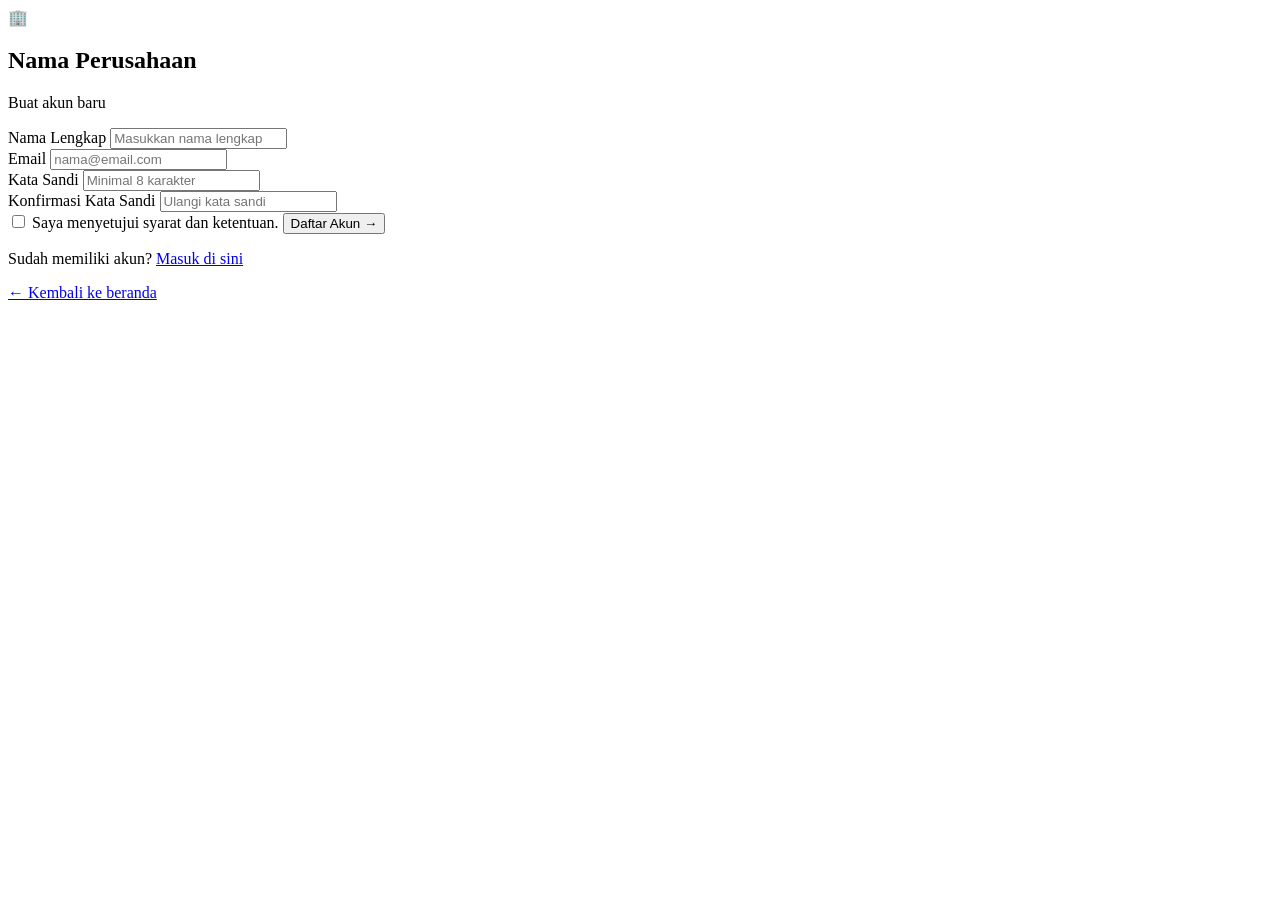
==== daftar.html @ 5b288081 "Add files via upload" ====
<!DOCTYPE html>
<html lang="id">
<head>
	<meta charset="UTF-8">
	<meta name="viewport" content="width=device-width, initial-scale=1.0">
	<title>Daftar Akun | Website Perusahaan</title>
	<link rel="stylesheet" href="daftar.css">
</head>
<body>
	<main class="auth-container">
		<section class="auth-card" aria-labelledby="register-title">
			<div class="logo">
				<div class="logo-icon" aria-hidden="true">&#127970;</div>
				<h1 id="register-title">Nama Perusahaan</h1>
				<p>Buat akun baru</p>
			</div>

			<form id="registerForm">
				<div class="input-group">
					<label for="nama">Nama Lengkap</label>
					<input type="text" id="nama" name="nama" placeholder="Masukkan nama lengkap" autocomplete="name" required>
				</div>

				<div class="input-group">
					<label for="email">Email</label>
					<input type="email" id="email" name="email" placeholder="nama@email.com" autocomplete="email" required>
				</div>

				<div class="input-group">
					<label for="password">Kata Sandi</label>
					<input type="password" id="password" name="password" placeholder="Minimal 8 karakter" minlength="8" autocomplete="new-password" required>
				</div>

				<div class="input-group">
					<label for="konfirmasi-password">Konfirmasi Kata Sandi</label>
					<input type="password" id="konfirmasi-password" name="konfirmasi-password" placeholder="Ulangi kata sandi" minlength="8" autocomplete="new-password" required>
				</div>

				<label class="terms">
					<input type="checkbox" name="terms" required>
					<span>Saya menyetujui syarat dan ketentuan.</span>
				</label>

				<button type="submit">Daftar Akun <span aria-hidden="true">&#8594;</span></button>
				<p class="form-status" id="formStatus" role="status" aria-live="polite"></p>
			</form>

			<p class="login-link">Sudah memiliki akun? <a href="login.html">Masuk di sini</a></p>
			<a class="back-link" href="index.html">&#8592; Kembali ke beranda</a>
		</section>
	</main>

	<script>
		const registerForm = document.getElementById('registerForm');
		const password = document.getElementById('password');
		const confirmPassword = document.getElementById('konfirmasi-password');
		const formStatus = document.getElementById('formStatus');

		registerForm.addEventListener('submit', (event) => {
			event.preventDefault();

			if (password.value !== confirmPassword.value) {
				confirmPassword.setCustomValidity('Konfirmasi kata sandi tidak sama.');
				confirmPassword.reportValidity();
				return;
			}

			confirmPassword.setCustomValidity('');
			formStatus.textContent = 'Akun berhasil dibuat. Silakan masuk.';
			registerForm.reset();
		});

		confirmPassword.addEventListener('input', () => {
			confirmPassword.setCustomValidity(password.value === confirmPassword.value ? '' : 'Konfirmasi kata sandi tidak sama.');
		});
	</script>
</body>
</html>
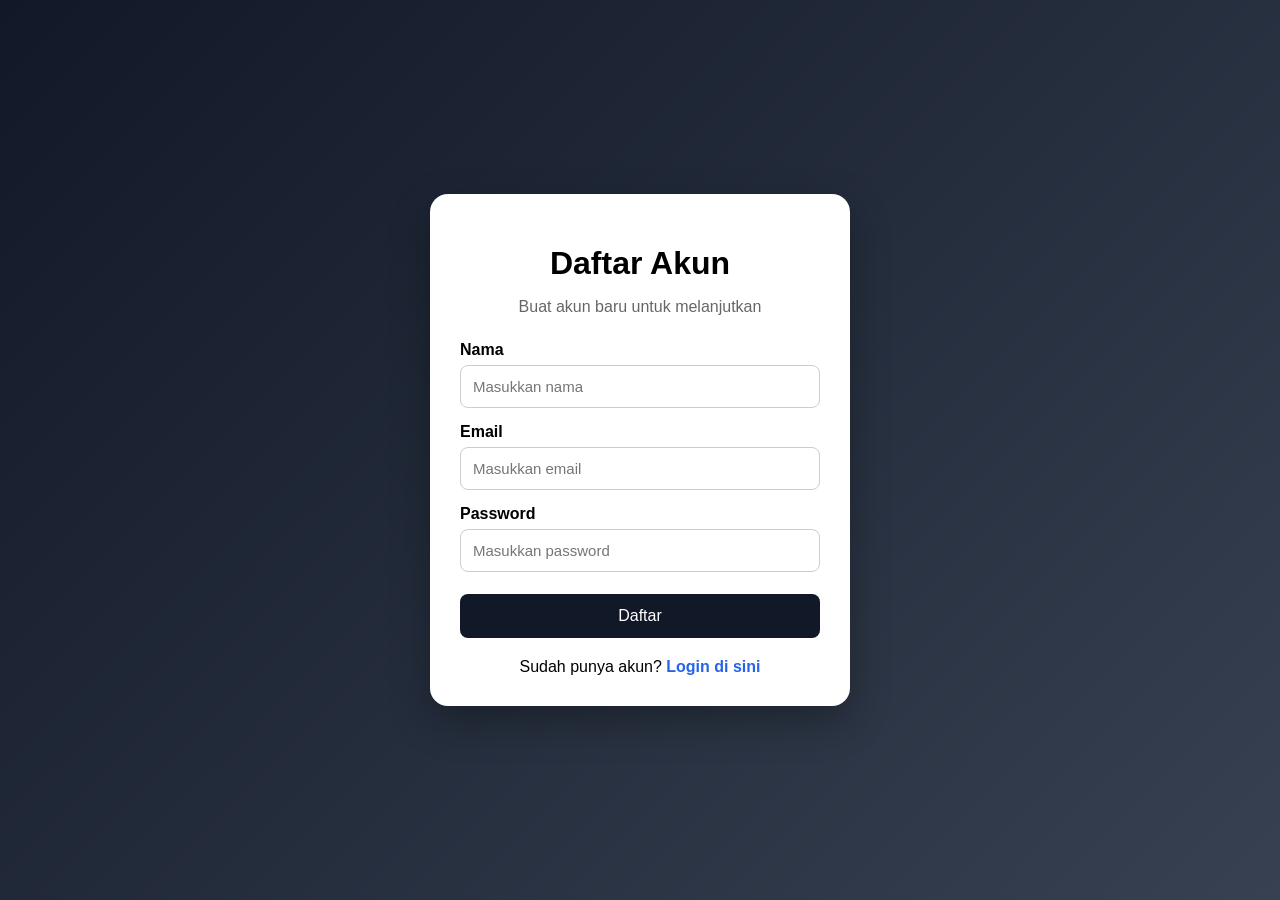
==== commit 9ad65407: "Revamp registration form with styles and validation Updated the registration form to include styling" ====
--- a/daftar.html
+++ b/daftar.html
@@ -1,78 +1,174 @@
 <!DOCTYPE html>
 <html lang="id">
 <head>
-	<meta charset="UTF-8">
-	<meta name="viewport" content="width=device-width, initial-scale=1.0">
-	<title>Daftar Akun | Website Perusahaan</title>
-	<link rel="stylesheet" href="daftar.css">
+  <meta charset="UTF-8">
+  <meta name="viewport" content="width=device-width, initial-scale=1.0">
+  <title>Daftar Akun</title>
+
+  <style>
+    * {
+      box-sizing: border-box;
+    }
+
+    body {
+      margin: 0;
+      min-height: 100vh;
+      display: flex;
+      justify-content: center;
+      align-items: center;
+      font-family: Arial, sans-serif;
+      background: linear-gradient(135deg, #111827, #374151);
+    }
+
+    .container {
+      width: 90%;
+      max-width: 420px;
+      background: white;
+      padding: 30px;
+      border-radius: 18px;
+      box-shadow: 0 15px 40px rgba(0,0,0,0.3);
+    }
+
+    h1 {
+      text-align: center;
+      margin-bottom: 10px;
+    }
+
+    .subtitle {
+      text-align: center;
+      color: #666;
+      margin-bottom: 25px;
+    }
+
+    label {
+      display: block;
+      margin-top: 15px;
+      margin-bottom: 6px;
+      font-weight: bold;
+    }
+
+    input {
+      width: 100%;
+      padding: 12px;
+      border: 1px solid #ccc;
+      border-radius: 8px;
+      font-size: 15px;
+    }
+
+    button {
+      width: 100%;
+      margin-top: 22px;
+      padding: 13px;
+      border: none;
+      border-radius: 8px;
+      background: #111827;
+      color: white;
+      font-size: 16px;
+      cursor: pointer;
+    }
+
+    button:hover {
+      background: #374151;
+    }
+
+    .login {
+      text-align: center;
+      margin-top: 20px;
+    }
+
+    .login a {
+      color: #2563eb;
+      text-decoration: none;
+      font-weight: bold;
+    }
+
+    #pesan {
+      margin-top: 15px;
+      text-align: center;
+      font-weight: bold;
+    }
+  </style>
 </head>
+
 <body>
-	<main class="auth-container">
-		<section class="auth-card" aria-labelledby="register-title">
-			<div class="logo">
-				<div class="logo-icon" aria-hidden="true">&#127970;</div>
-				<h1 id="register-title">Nama Perusahaan</h1>
-				<p>Buat akun baru</p>
-			</div>
 
-			<form id="registerForm">
-				<div class="input-group">
-					<label for="nama">Nama Lengkap</label>
-					<input type="text" id="nama" name="nama" placeholder="Masukkan nama lengkap" autocomplete="name" required>
-				</div>
+  <div class="container">
+    <h1>Daftar Akun</h1>
+    <p class="subtitle">Buat akun baru untuk melanjutkan</p>
 
-				<div class="input-group">
-					<label for="email">Email</label>
-					<input type="email" id="email" name="email" placeholder="nama@email.com" autocomplete="email" required>
-				</div>
+    <form id="formDaftar">
 
-				<div class="input-group">
-					<label for="password">Kata Sandi</label>
-					<input type="password" id="password" name="password" placeholder="Minimal 8 karakter" minlength="8" autocomplete="new-password" required>
-				</div>
+      <label for="nama">Nama</label>
+      <input
+        type="text"
+        id="nama"
+        placeholder="Masukkan nama"
+        required
+      >
 
-				<div class="input-group">
-					<label for="konfirmasi-password">Konfirmasi Kata Sandi</label>
-					<input type="password" id="konfirmasi-password" name="konfirmasi-password" placeholder="Ulangi kata sandi" minlength="8" autocomplete="new-password" required>
-				</div>
+      <label for="email">Email</label>
+      <input
+        type="email"
+        id="email"
+        placeholder="Masukkan email"
+        required
+      >
 
-				<label class="terms">
-					<input type="checkbox" name="terms" required>
-					<span>Saya menyetujui syarat dan ketentuan.</span>
-				</label>
+      <label for="password">Password</label>
+      <input
+        type="password"
+        id="password"
+        placeholder="Masukkan password"
+        required
+      >
 
-				<button type="submit">Daftar Akun <span aria-hidden="true">&#8594;</span></button>
-				<p class="form-status" id="formStatus" role="status" aria-live="polite"></p>
-			</form>
+      <button type="submit">Daftar</button>
 
-			<p class="login-link">Sudah memiliki akun? <a href="login.html">Masuk di sini</a></p>
-			<a class="back-link" href="index.html">&#8592; Kembali ke beranda</a>
-		</section>
-	</main>
+    </form>
 
-	<script>
-		const registerForm = document.getElementById('registerForm');
-		const password = document.getElementById('password');
-		const confirmPassword = document.getElementById('konfirmasi-password');
-		const formStatus = document.getElementById('formStatus');
+    <div id="pesan"></div>
 
-		registerForm.addEventListener('submit', (event) => {
-			event.preventDefault();
+    <div class="login">
+      Sudah punya akun?
+      <a href="login.html">Login di sini</a>
+    </div>
+  </div>
 
-			if (password.value !== confirmPassword.value) {
-				confirmPassword.setCustomValidity('Konfirmasi kata sandi tidak sama.');
-				confirmPassword.reportValidity();
-				return;
-			}
+  <script>
+    document.getElementById("formDaftar").addEventListener("submit", function(event) {
+      event.preventDefault();
 
-			confirmPassword.setCustomValidity('');
-			formStatus.textContent = 'Akun berhasil dibuat. Silakan masuk.';
-			registerForm.reset();
-		});
+      const nama = document.getElementById("nama").value.trim();
+      const email = document.getElementById("email").value.trim();
+      const password = document.getElementById("password").value;
 
-		confirmPassword.addEventListener('input', () => {
-			confirmPassword.setCustomValidity(password.value === confirmPassword.value ? '' : 'Konfirmasi kata sandi tidak sama.');
-		});
-	</script>
+      const pesan = document.getElementById("pesan");
+
+      if (!nama || !email || !password) {
+        pesan.textContent = "Semua kolom harus diisi.";
+        return;
+      }
+
+      if (password.length < 6) {
+        pesan.textContent = "Password minimal 6 karakter.";
+        return;
+      }
+
+      const akun = {
+        nama: nama,
+        email: email,
+        password: password
+      };
+
+      localStorage.setItem("akunPengguna", JSON.stringify(akun));
+
+      pesan.textContent = "Pendaftaran berhasil! Mengarahkan ke Login...";
+
+      setTimeout(function() {
+        window.location.href = "login.html";
+      }, 1000);
+    });
+  </script>
+
 </body>
 </html>
